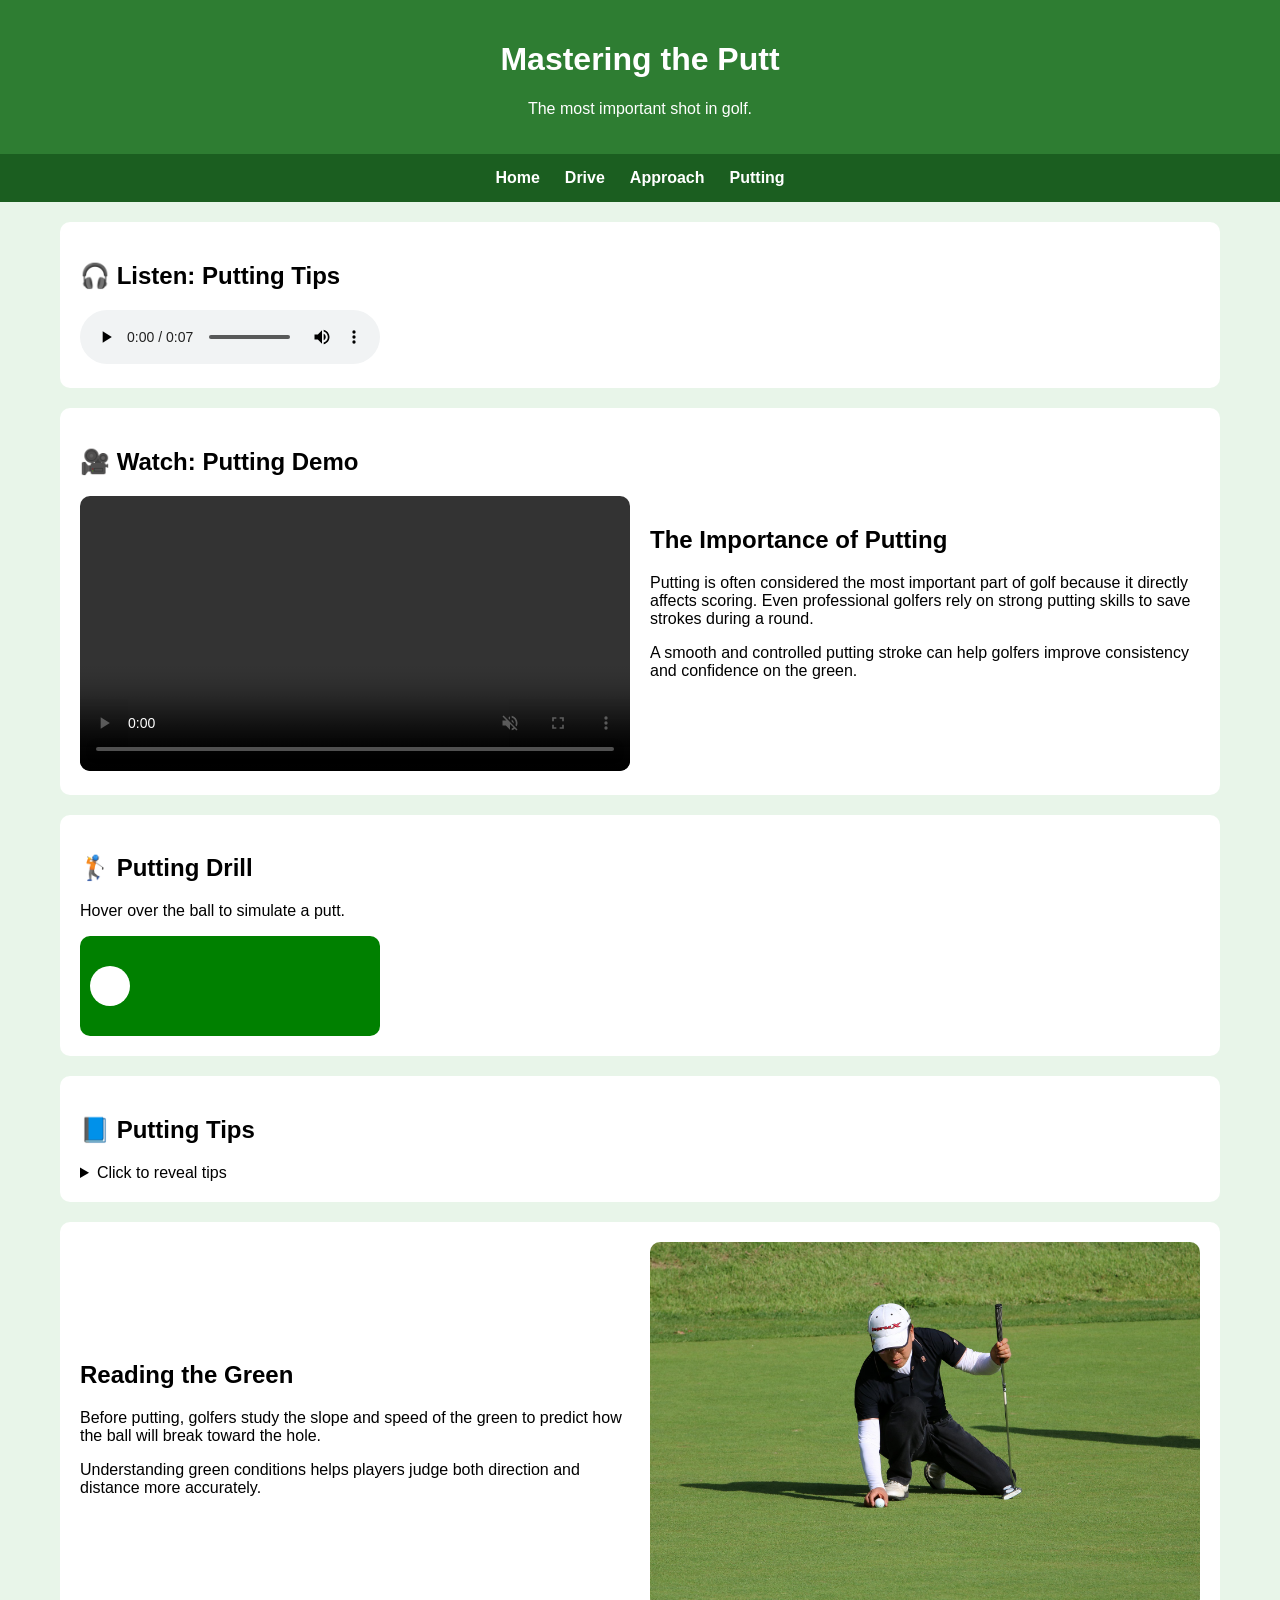
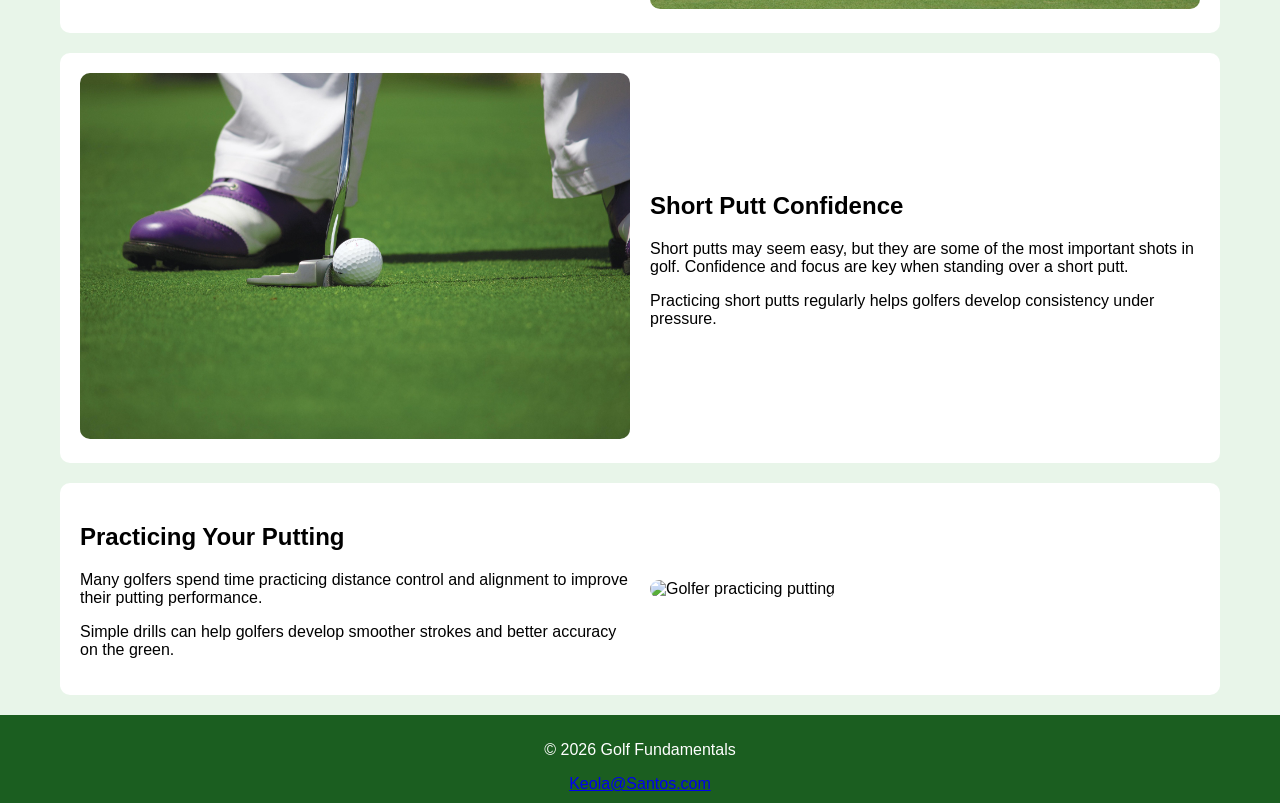
==== putting.html @ e95c89ae "Add files via upload" ====
<!DOCTYPE html>
<html lang="en">

<head>
  <meta charset="UTF-8">
  <title>Putting in Golf</title>
  <link rel="stylesheet" href="styles.css">
</head>

<body>
  <header>
    <h1>Mastering the Putt</h1>
    <p>The most important shot in golf.</p>
  </header>
  <nav>
    <ul>
      <li><a href="index.html">Home</a></li>
      <li><a href="driving.html">Drive</a></li>
      <li><a href="approach.html">Approach</a></li>
      <li><a href="putting.html">Putting</a></li>
    </ul>
  </nav>
  <main>
    <!-- AUDIO EXAMPLE -->
    <section>
      <h2>🎧 Listen: Putting Tips</h2>
      <audio controls loop preload="auto">
        <source src="Audio.mp3" type="audio/mpeg">
        <source src="media/putting-tip.ogg" type="audio/ogg">
        Your browser does not support audio.
        <a href="media/putting-tip.mp3">Download Audio</a>
      </audio>
    </section>
    <!-- VIDEO EXAMPLE -->
    <section class="content-row">
      <div class="media">
        <h2>🎥 Watch: Putting Demo</h2>
        <video controls autoplay muted width="500">
          <source src="putting-video.mp4" type="video/mp4">
          <source src="media/putting.webm" type="video/webm">
          Your browser does not support video.
          <a href="media/putting.mp4">Download Video</a>
        </video>
      </div>
      <div class="text-content">
        <h2>The Importance of Putting</h2>
        <p>
          Putting is often considered the most important part of golf because
          it directly affects scoring. Even professional golfers rely on strong
          putting skills to save strokes during a round.
        </p>
        <p>
          A smooth and controlled putting stroke can help golfers improve
          consistency and confidence on the green.
        </p>
      </div>
    </section>
    <!-- TRANSFORM + TRANSITION -->
    <section>
      <h2>🏌️ Putting Drill</h2>
      <p>Hover over the ball to simulate a putt.</p>
      <div class="putting-area">
        <div class="golf-ball"></div>
      </div>
    </section>
    <!-- DETAILS / SUMMARY -->
    <section>
      <h2>📘 Putting Tips</h2>
      <details>
        <summary>Click to reveal tips</summary>
        <p>
          Focus on distance control, keep your stroke smooth,
          and always read the green before putting.
        </p>
      </details>
    </section>
    <section class="content-row reverse">
      <div class="media">
        <img src="read.jpg" alt="Golfer reading a green">
      </div>
      <div class="text-content">
        <h2>Reading the Green</h2>
        <p>
          Before putting, golfers study the slope and speed of the green
          to predict how the ball will break toward the hole.
        </p>
        <p>
          Understanding green conditions helps players judge both direction
          and distance more accurately.
        </p>
      </div>
    </section>
    <section class="content-row">
      <div class="media">
        <img src="putt1.jpg" alt="Golfer making a short putt">
      </div>
      <div class="text-content">
        <h2>Short Putt Confidence</h2>
        <p>
          Short putts may seem easy, but they are some of the most important
          shots in golf. Confidence and focus are key when standing over a
          short putt.
        </p>
        <p>
          Practicing short putts regularly helps golfers develop consistency
          under pressure.
        </p>
      </div>
    </section>
    <section class="content-row reverse">
      <div class="media">
        <img src="puttingpractice.jpg" alt="Golfer practicing putting">
      </div>
      <div class="text-content">
        <h2>Practicing Your Putting</h2>
        <p>
          Many golfers spend time practicing distance control and alignment
          to improve their putting performance.
        </p>
        <p>
          Simple drills can help golfers develop smoother strokes and better
          accuracy on the green.
        </p>
      </div>
    </section>
  </main>
  <footer>
    <p>&copy; 2026 Golf Fundamentals</p>
    <a href="mailto:keola@santos.com">Keola@Santos.com</a>
  </footer>

</body>

</html>
---- styles.css ----
body {
  font-family: Arial, sans-serif;
  margin: 0;
  background-color: #e8f5e9;
}

/* HEADER */
header {
  background-color: #2e7d32;
  color: white;
  text-align: center;
  padding: 20px;
}

/* SECTIONS */
section {
  padding: 20px;
  margin: 20px;
  background: white;
  border-radius: 10px;
}

/* FOOTER */
footer {
  background: #1b5e20;
  color: white;
  text-align: center;
  padding: 10px;
}

/* TRANSFORM PROPERTY */
.golf-box {
  width: 200px;
  height: 100px;
  background-color: green;
  color: white;
  display: flex;
  align-items: center;
  justify-content: center;

  /* TRANSITION EXAMPLE (3 properties) */
  transition: transform 0.5s ease, background-color 0.5s, color 0.5s;
}

/* TRANSFORM EFFECT */
.golf-box:hover {
  transform: rotate(10deg) scale(1.1);
  background-color: darkgreen;
  color: yellow;
}
/* PUTTING AREA */
.putting-area {
  width: 300px;
  height: 100px;
  background: green;
  position: relative;
  border-radius: 10px;
}

/* GOLF BALL */
.golf-ball {
  width: 40px;
  height: 40px;
  background: white;
  border-radius: 50%;
  position: absolute;
  left: 10px;
  top: 30px;

  /* TRANSITION (3 properties for assignment) */
  transition: transform 1s ease, background-color 0.5s, box-shadow 0.5s;
}

/* HOVER EFFECT */
.putting-area:hover .golf-ball {
  transform: translateX(220px);
  background-color: lightgray;
  box-shadow: 0 0 10px black;
}

/* NAVIGATION */

nav {
  background-color: #1b5e20;
  padding: 15px;
}

nav ul {
  list-style: none;
  display: flex;
  justify-content: center;
  gap: 25px;

  margin: 0;
  padding: 0;
}

nav a {
  color: white;
  text-decoration: none;
  font-weight: bold;
}

nav a:hover {
  color: yellow;
}


/* MAIN CONTENT */

main {
  max-width: 1200px;
  margin: auto;
}


/* FLEX CONTENT ROWS */

.content-row {
  display: flex;
  align-items: center;
  gap: 20px;
}


/* REVERSED ROW */

.content-row.reverse {
  flex-direction: row-reverse;
}


/* MEDIA */

.media {
  flex: 1;
}

.media img,
.media video {
  width: 100%;
  border-radius: 10px;
}


/* TEXT SIDE */

.text-content {
  flex: 1;
}


/* TABLE */

table {
  width: 100%;
  border-collapse: collapse;
}

th,
td {
  border: 1px solid #ccc;
  padding: 10px;
}

th {
  background-color: #2e7d32;
  color: white;
}


/* FORM */

form {
  display: flex;
  flex-direction: column;
  gap: 10px;
}

input,
textarea,
select,
button {
  padding: 10px;
  border-radius: 5px;
  border: 1px solid #ccc;
}

button {
  background-color: #2e7d32;
  color: white;
  border: none;
}

button:hover {
  background-color: #1b5e20;
}


/* RESPONSIVE DESIGN */

@media (max-width: 768px) {

  .content-row,
  .content-row.reverse {
    flex-direction: column;
  }

  nav ul {
    flex-direction: column;
    align-items: center;
  }

}
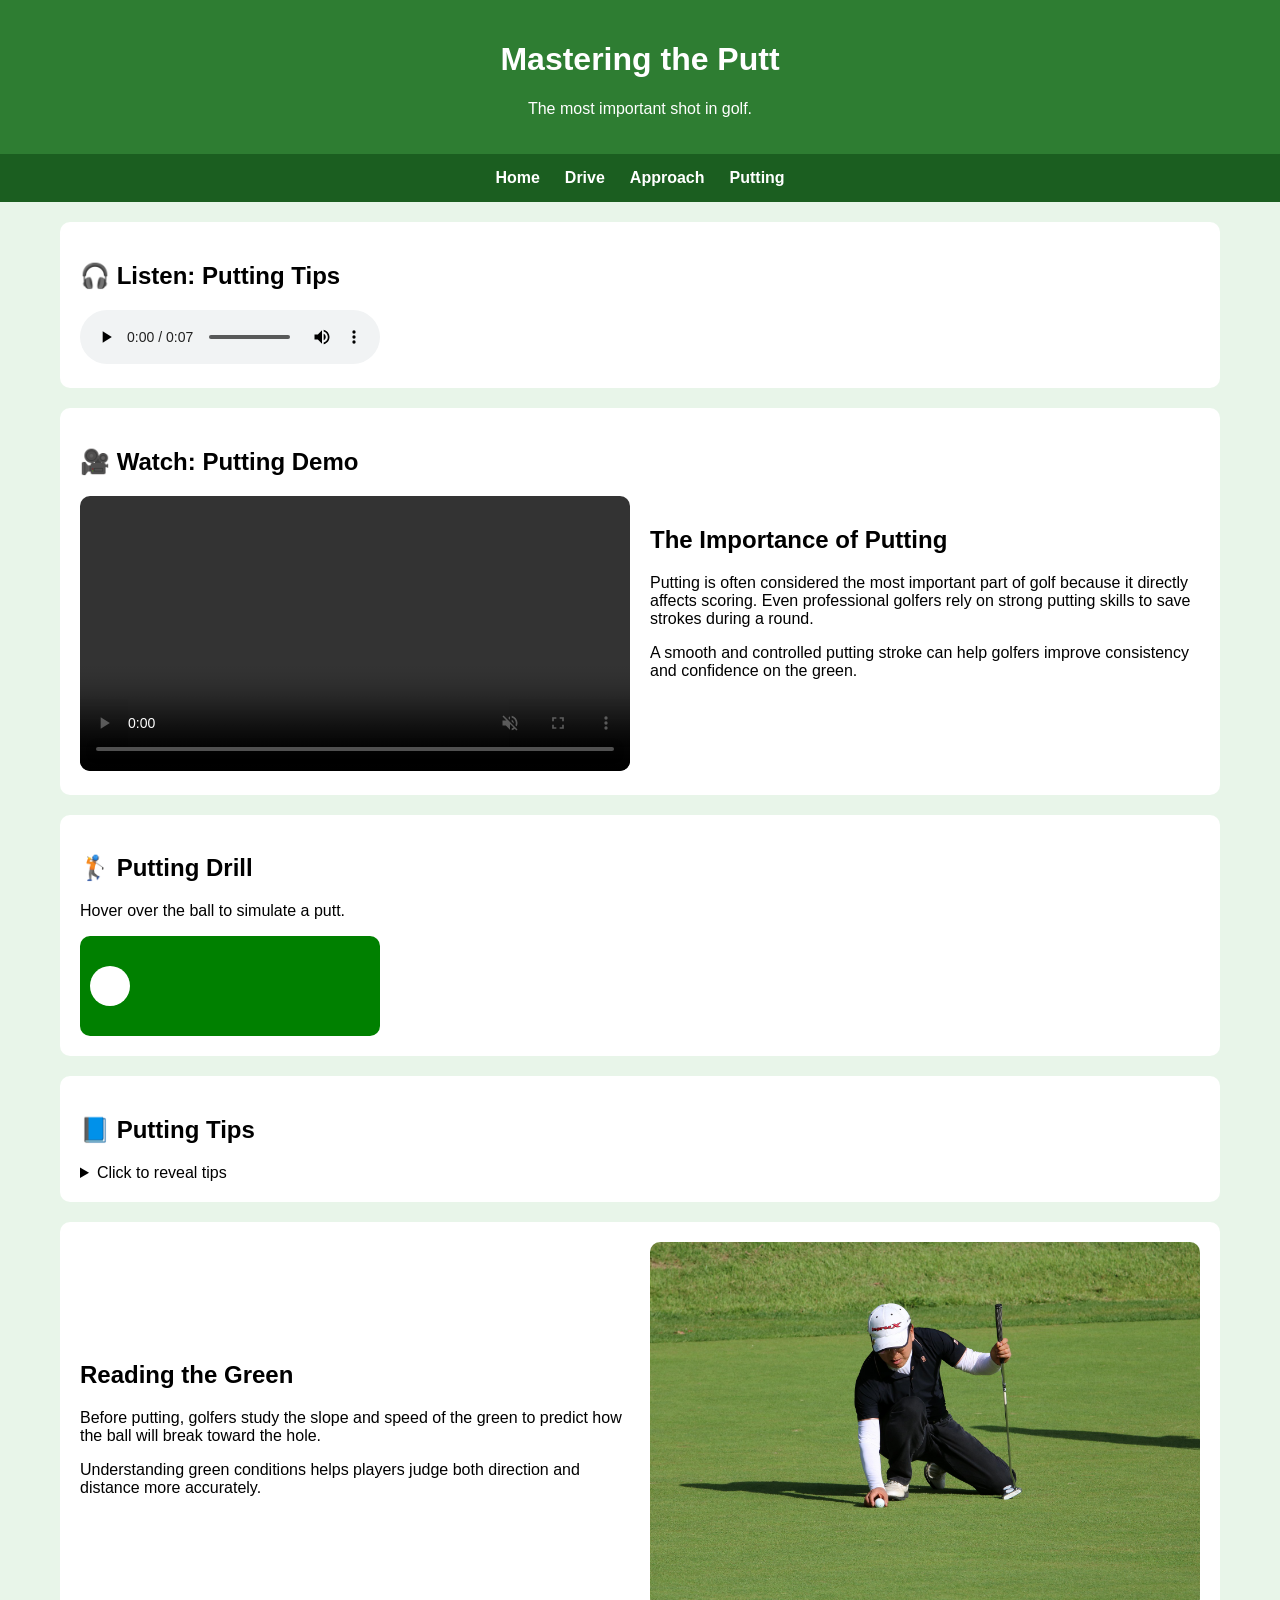
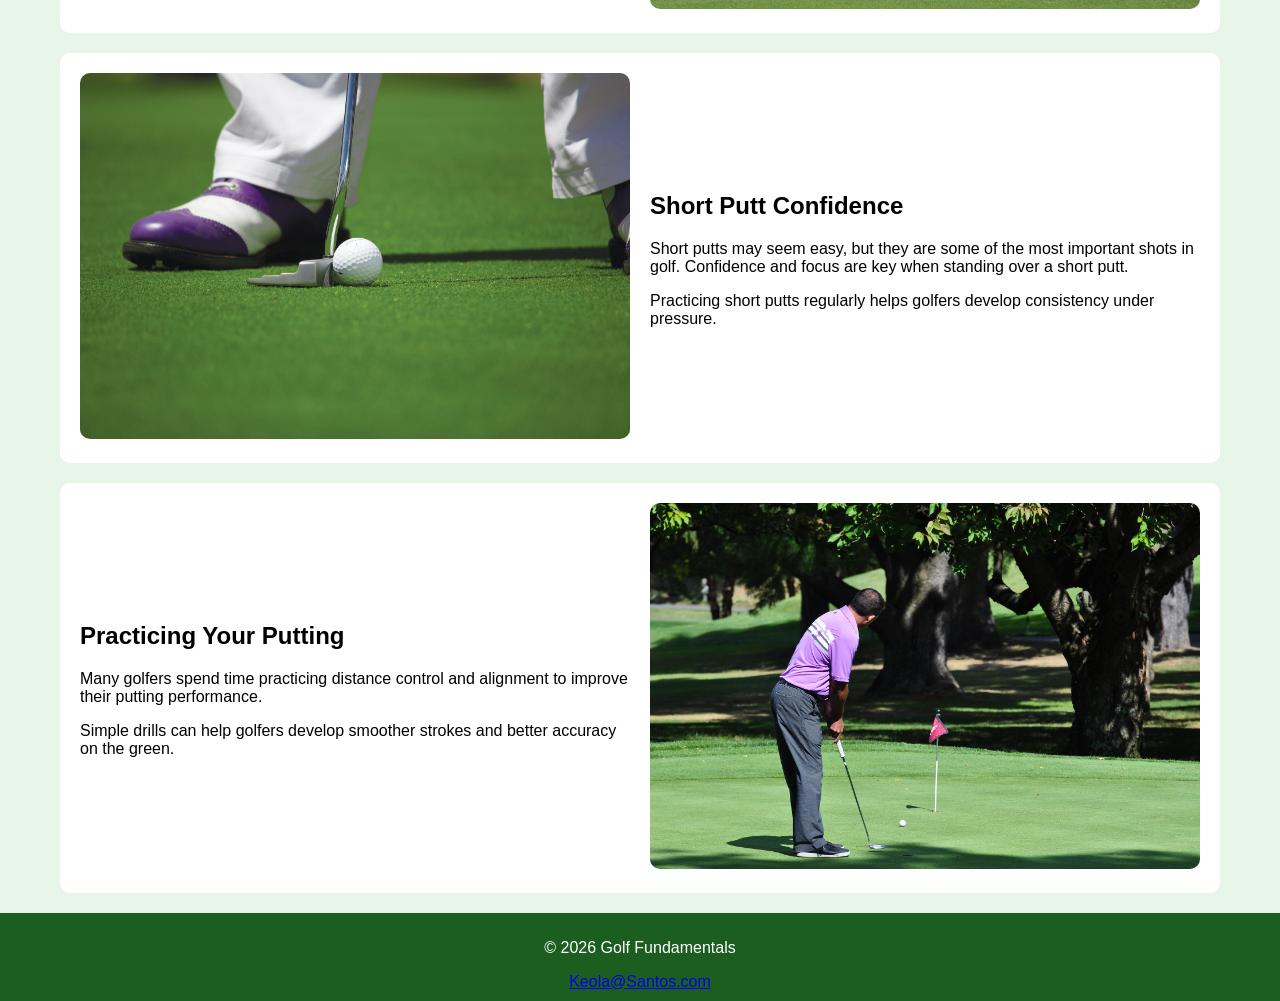
==== commit 8793bb35: "Update putting.html" ====
--- a/putting.html
+++ b/putting.html
@@ -109,7 +109,7 @@
     </section>
     <section class="content-row reverse">
       <div class="media">
-        <img src="puttingpractice.jpg" alt="Golfer practicing putting">
+        <img src="puttingprac.jpg" alt="Golfer practicing putting">
       </div>
       <div class="text-content">
         <h2>Practicing Your Putting</h2>
@@ -131,4 +131,4 @@
 
 </body>
 
-</html>+</html>
